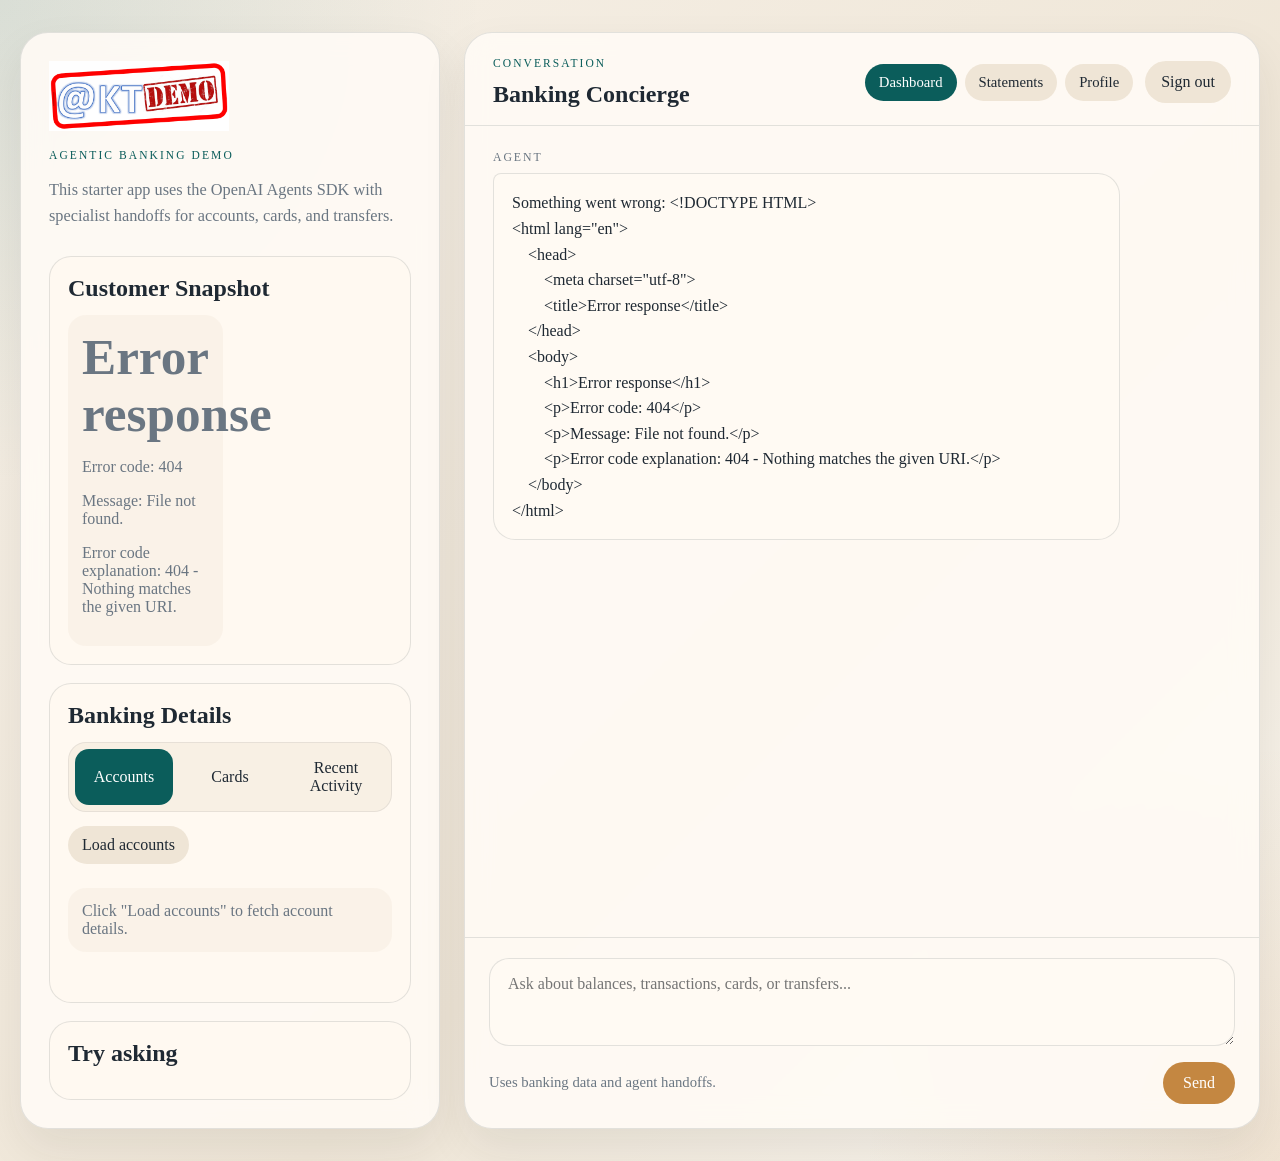
==== static/index.html @ 4caf3871 "Initial commit" ====
<!DOCTYPE html>
<html lang="en">
  <head>
    <meta charset="UTF-8" />
    <meta name="viewport" content="width=device-width, initial-scale=1.0" />
    <title>Agentic Banking Demo</title>
    <link rel="stylesheet" href="/static/styles.css" />
  </head>
  <body>
    <div class="page-shell">
      <aside class="sidebar">
        <div class="brand-lockup">
          <img class="bank-logo" src="/logo.png" alt="Bank logo" />
        </div>
        <p class="eyebrow">Agentic Banking Demo</p>
        <p class="lede">
          This starter app uses the OpenAI Agents SDK with specialist handoffs for
          accounts, cards, and transfers.
        </p>

        <section class="snapshot-card">
          <h2>Customer Snapshot</h2>
          <div id="customer-summary" class="snapshot-grid">
            <div class="empty-state empty-state-inline">Loading customer snapshot...</div>
          </div>
        </section>

        <section class="snapshot-card">
          <h2>Banking Details</h2>
          <div class="tab-shell">
            <div class="tab-list" role="tablist" aria-label="Banking details">
              <button id="tab-accounts" class="tab-button is-active" type="button" role="tab" aria-selected="true">
                Accounts
              </button>
              <button id="tab-cards" class="tab-button" type="button" role="tab" aria-selected="false">
                Cards
              </button>
              <button id="tab-activity" class="tab-button" type="button" role="tab" aria-selected="false">
                Recent Activity
              </button>
            </div>
          </div>
          <div id="details-status" class="section-actions">
            <button id="load-active-tab" class="section-button" type="button">Load accounts</button>
          </div>
          <div class="details-panel">
            <div id="accounts-list" class="stack-list detail-panel">
              <div class="empty-state">Click "Load accounts" to fetch account details.</div>
            </div>
            <div id="cards-list" class="stack-list detail-panel is-hidden">
              <div class="empty-state">Click "Load cards" to fetch linked cards.</div>
            </div>
            <div id="activity-list" class="stack-list detail-panel is-hidden">
              <div class="empty-state">Click "Load recent activity" to fetch transactions.</div>
            </div>
          </div>
        </section>

        <section class="prompt-card">
          <h2>Try asking</h2>
          <div id="prompt-list" class="prompt-list"></div>
        </section>
      </aside>

      <main class="chat-panel">
        <div class="chat-header">
          <div>
            <p class="eyebrow">Conversation</p>
            <h2>Banking Concierge</h2>
          </div>
          <div class="header-actions">
            <nav class="page-nav" aria-label="Application pages">
              <a class="page-link is-active" href="/">Dashboard</a>
              <a class="page-link" href="/statements">Statements</a>
              <a class="page-link" href="/profile">Profile</a>
            </nav>
            <a class="logout-link" href="/auth/logout">Sign out</a>
          </div>
        </div>

        <div id="messages" class="messages"></div>

        <form id="chat-form" class="composer">
          <textarea
            id="message-input"
            rows="3"
            placeholder="Ask about balances, transactions, cards, or transfers..."
          ></textarea>
          <div class="composer-actions">
            <span id="data-source-hint" class="hint">Uses banking data and agent handoffs.</span>
            <button type="submit">Send</button>
          </div>
        </form>
      </main>
    </div>

    <script src="/static/bootstrap-cache.js" defer></script>
    <script src="/static/app.js" defer></script>
  </body>
</html>
---- static/styles.css ----
:root {
  --bg: #f4efe6;
  --panel: rgba(255, 251, 245, 0.9);
  --panel-strong: #fff9f1;
  --ink: #1f2933;
  --muted: #6a7682;
  --accent: #0b5d5b;
  --accent-soft: #d6ece8;
  --line: rgba(31, 41, 51, 0.12);
  --shadow: 0 20px 45px rgba(33, 33, 33, 0.08);
}

* {
  box-sizing: border-box;
}

body {
  margin: 0;
  font-family: Georgia, "Times New Roman", serif;
  color: var(--ink);
  background:
    radial-gradient(circle at top left, rgba(11, 93, 91, 0.12), transparent 28%),
    radial-gradient(circle at bottom right, rgba(196, 141, 74, 0.18), transparent 24%),
    linear-gradient(135deg, #f6f0e7, #efe6d7 60%, #f9f6f0);
  min-height: 100vh;
}

.page-shell {
  max-width: 1380px;
  margin: 0 auto;
  padding: 32px 20px;
  display: grid;
  grid-template-columns: 420px 1fr;
  gap: 24px;
}

.sidebar,
.chat-panel {
  background: var(--panel);
  backdrop-filter: blur(14px);
  border: 1px solid var(--line);
  border-radius: 28px;
  box-shadow: var(--shadow);
}

.sidebar {
  padding: 28px;
}

.brand-lockup {
  margin-bottom: 18px;
}

.bank-logo {
  display: block;
  max-width: 180px;
  width: 100%;
  height: auto;
  object-fit: contain;
}

.eyebrow {
  margin: 0 0 12px;
  text-transform: uppercase;
  letter-spacing: 0.18em;
  font-size: 0.72rem;
  color: var(--accent);
}

h1,
h2 {
  margin: 0;
  line-height: 1.1;
}

h1 {
  font-size: clamp(2.1rem, 4vw, 3.4rem);
  max-width: 12ch;
}

.lede {
  color: var(--muted);
  margin: 16px 0 28px;
  font-size: 1.02rem;
  line-height: 1.55;
}

.snapshot-card,
.prompt-card {
  background: var(--panel-strong);
  border: 1px solid var(--line);
  border-radius: 22px;
  padding: 18px;
  margin-top: 18px;
}

.section-actions {
  margin-top: 14px;
}

.tab-shell {
  margin-top: 14px;
  padding: 6px;
  border-radius: 18px;
  background: rgba(239, 229, 214, 0.45);
  border: 1px solid rgba(31, 41, 51, 0.08);
}

.tab-list {
  display: grid;
  grid-template-columns: repeat(3, minmax(0, 1fr));
  gap: 8px;
}

.tab-button {
  border: 0;
  border-radius: 14px;
  padding: 10px 12px;
  background: transparent;
  color: var(--ink);
  cursor: pointer;
  font: inherit;
  min-height: 48px;
  text-align: center;
  transition: background 120ms ease, color 120ms ease, transform 120ms ease;
}

.tab-button:hover {
  transform: translateY(-1px);
  background: #e7dccb;
}

.tab-button.is-active {
  background: var(--accent);
  color: white;
}

.section-button {
  border: 0;
  border-radius: 999px;
  padding: 10px 14px;
  background: #efe5d6;
  color: var(--ink);
  cursor: pointer;
  font: inherit;
  transition: transform 120ms ease, background 120ms ease;
}

.section-button:hover {
  transform: translateY(-1px);
  background: #e7dccb;
}

.section-button:disabled {
  opacity: 0.72;
  cursor: wait;
}

.snapshot-grid {
  display: grid;
  grid-template-columns: repeat(2, minmax(0, 1fr));
  gap: 14px;
  margin-top: 14px;
}

.snapshot-grid .label {
  display: block;
  color: var(--muted);
  font-size: 0.8rem;
  margin-bottom: 6px;
}

.stack-list {
  display: grid;
  gap: 12px;
  margin-top: 14px;
}

.details-panel {
  margin-top: 8px;
  min-height: 112px;
  padding: 2px 0 0;
}

.detail-panel.is-hidden {
  display: none;
}

.empty-state {
  padding: 14px;
  border-radius: 18px;
  background: rgba(239, 229, 214, 0.35);
  color: var(--muted);
}

.empty-state-inline {
  grid-column: 1 / -1;
}

.data-row {
  display: flex;
  justify-content: space-between;
  gap: 12px;
  padding: 14px;
  border-radius: 18px;
  background: rgba(239, 229, 214, 0.52);
}

.meta {
  display: block;
  color: var(--muted);
  font-size: 0.84rem;
  margin-top: 4px;
}

.amount-block {
  text-align: right;
}

.positive {
  color: #0b5d5b;
}

.negative {
  color: #9a4d24;
}

.prompt-list {
  display: flex;
  flex-wrap: wrap;
  gap: 10px;
  margin-top: 14px;
}

.prompt-chip {
  border: 0;
  border-radius: 999px;
  padding: 12px 14px;
  background: #efe5d6;
  color: var(--ink);
  cursor: pointer;
  text-align: left;
  transition: transform 120ms ease, background 120ms ease;
}

.prompt-chip:hover {
  transform: translateY(-1px);
  background: #e7dccb;
}

.chat-panel {
  display: flex;
  flex-direction: column;
  min-height: calc(100vh - 64px);
}

.chat-header {
  display: flex;
  justify-content: space-between;
  align-items: center;
  padding: 24px 28px 18px;
  border-bottom: 1px solid var(--line);
}

.header-actions {
  display: flex;
  align-items: center;
  gap: 12px;
}

.page-nav {
  display: flex;
  gap: 8px;
}

.page-link {
  display: inline-flex;
  align-items: center;
  justify-content: center;
  padding: 10px 14px;
  border-radius: 999px;
  background: #efe5d6;
  color: var(--ink);
  text-decoration: none;
  font-size: 0.92rem;
}

.page-link.is-active {
  background: var(--accent);
  color: white;
}

.status-pill {
  display: inline-flex;
  align-items: center;
  padding: 10px 14px;
  border-radius: 999px;
  background: var(--accent-soft);
  color: var(--accent);
  font-size: 0.9rem;
}

.logout-link,
.login-button {
  display: inline-flex;
  align-items: center;
  justify-content: center;
  border-radius: 999px;
  text-decoration: none;
  border: 0;
  font: inherit;
}

.logout-link {
  padding: 12px 16px;
  color: var(--ink);
  background: #efe5d6;
}

.messages {
  flex: 1;
  overflow-y: auto;
  padding: 24px 28px;
  display: flex;
  flex-direction: column;
  gap: 18px;
}

.content-panel {
  flex: 1;
  overflow-y: auto;
  padding: 24px 28px;
  display: grid;
  gap: 18px;
}

.content-card {
  background: #fffaf3;
  border: 1px solid var(--line);
  border-radius: 22px;
  padding: 18px;
}

.compact {
  margin-bottom: 0;
}

.statement-actions {
  margin-top: 18px;
}

.statement-row {
  align-items: center;
}

.statement-body {
  margin: 0;
  white-space: pre-wrap;
  line-height: 1.6;
  font-family: "SFMono-Regular", Consolas, "Liberation Mono", Menlo, monospace;
  font-size: 0.92rem;
}

.profile-grid {
  display: grid;
  grid-template-columns: repeat(2, minmax(0, 1fr));
  gap: 14px;
  margin-top: 14px;
}

.profile-item {
  padding: 14px;
  border-radius: 18px;
  background: rgba(239, 229, 214, 0.35);
}

.message {
  display: grid;
  gap: 8px;
  max-width: 85%;
}

.message.user {
  align-self: flex-end;
}

.badge {
  font-size: 0.74rem;
  text-transform: uppercase;
  letter-spacing: 0.16em;
  color: var(--muted);
}

.bubble {
  padding: 16px 18px;
  border-radius: 22px;
  line-height: 1.6;
  white-space: pre-wrap;
}

.message.user .bubble {
  background: var(--accent);
  color: white;
  border-top-right-radius: 8px;
}

.message.assistant .bubble {
  background: #fffaf3;
  border: 1px solid var(--line);
  border-top-left-radius: 8px;
}

.composer {
  border-top: 1px solid var(--line);
  padding: 20px 24px 24px;
}

.composer textarea {
  width: 100%;
  resize: vertical;
  min-height: 86px;
  border-radius: 20px;
  border: 1px solid var(--line);
  padding: 16px 18px;
  font: inherit;
  background: #fffaf3;
}

.composer-actions {
  margin-top: 12px;
  display: flex;
  align-items: center;
  justify-content: space-between;
}

.hint {
  color: var(--muted);
  font-size: 0.92rem;
}

.composer button {
  border: 0;
  border-radius: 999px;
  padding: 12px 20px;
  background: #c48741;
  color: white;
  font: inherit;
  cursor: pointer;
}

.composer button:disabled {
  opacity: 0.65;
  cursor: wait;
}

.login-shell {
  min-height: 100vh;
  display: grid;
  place-items: center;
  padding: 24px;
}

.login-card {
  width: min(560px, 100%);
  background: var(--panel);
  border: 1px solid var(--line);
  border-radius: 32px;
  box-shadow: var(--shadow);
  padding: 36px;
}

.login-card h1 {
  max-width: 14ch;
}

.login-button {
  margin-top: 16px;
  padding: 14px 20px;
  background: var(--accent);
  color: white;
  cursor: pointer;
}

.login-button:disabled {
  opacity: 0.72;
  cursor: wait;
}

@media (max-width: 980px) {
  .page-shell {
    grid-template-columns: 1fr;
  }

  .chat-panel {
    min-height: 70vh;
  }

  .message {
    max-width: 100%;
  }

  .chat-header,
  .header-actions {
    align-items: flex-start;
    flex-direction: column;
  }

  .tab-list {
    grid-template-columns: 1fr;
  }

  .profile-grid {
    grid-template-columns: 1fr;
  }
}
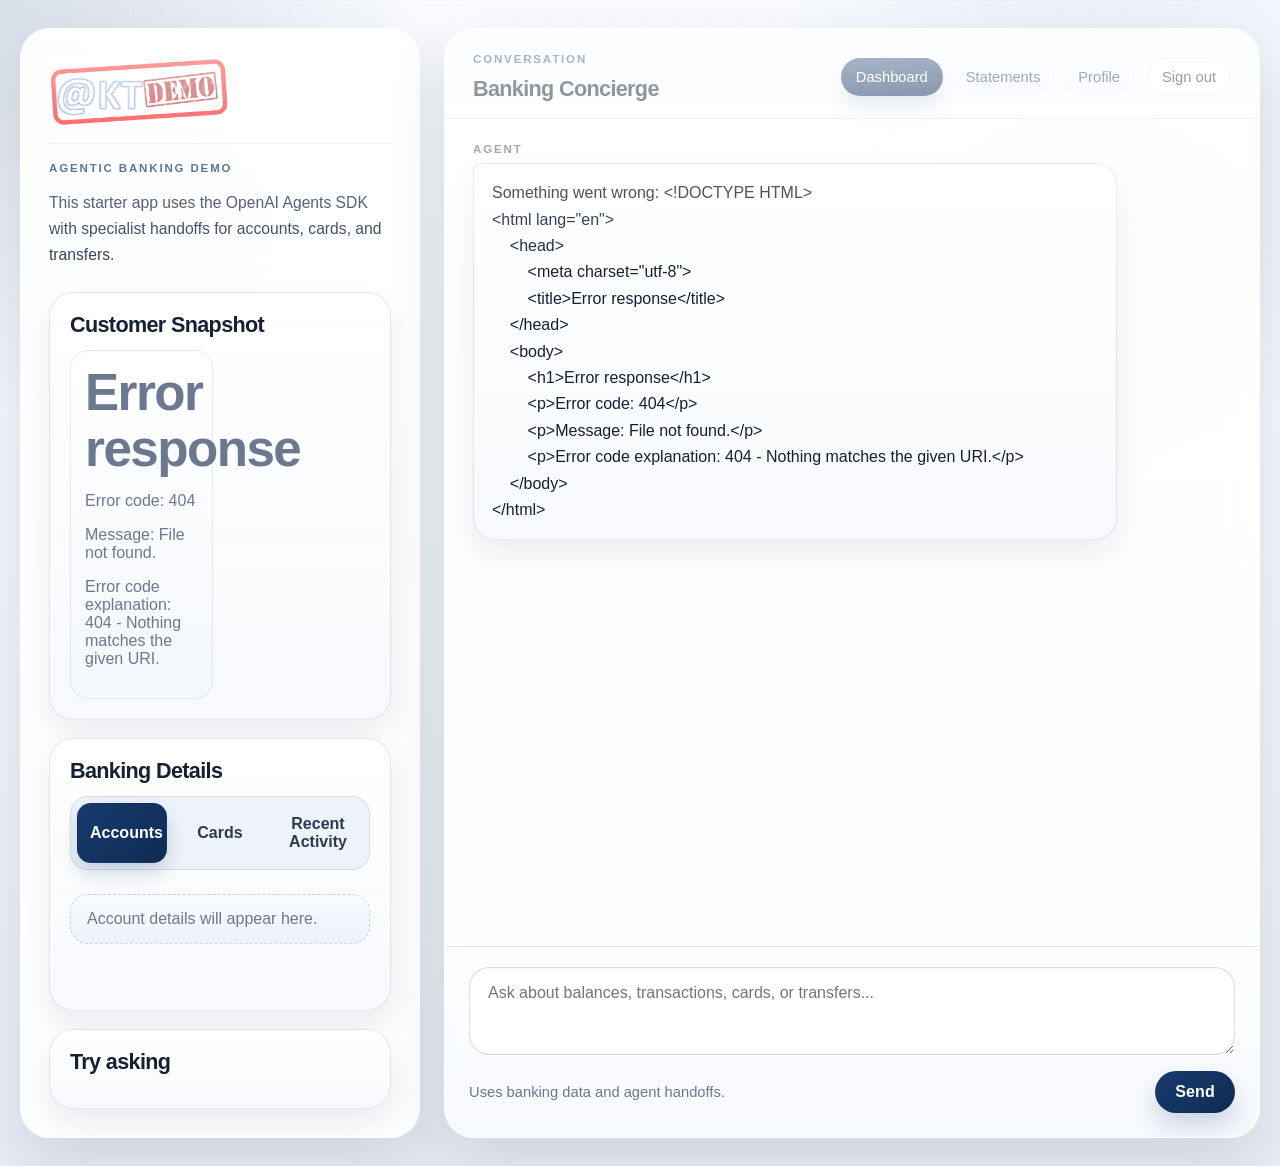
==== commit ff33bedd: "Polish dashboard tabs and statements UI behavior" ====
--- a/static/index.html
+++ b/static/index.html
@@ -40,18 +40,15 @@
               </button>
             </div>
           </div>
-          <div id="details-status" class="section-actions">
-            <button id="load-active-tab" class="section-button" type="button">Load accounts</button>
-          </div>
           <div class="details-panel">
             <div id="accounts-list" class="stack-list detail-panel">
-              <div class="empty-state">Click "Load accounts" to fetch account details.</div>
+              <div class="empty-state">Account details will appear here.</div>
             </div>
             <div id="cards-list" class="stack-list detail-panel is-hidden">
-              <div class="empty-state">Click "Load cards" to fetch linked cards.</div>
+              <div class="empty-state">Card details will appear here.</div>
             </div>
             <div id="activity-list" class="stack-list detail-panel is-hidden">
-              <div class="empty-state">Click "Load recent activity" to fetch transactions.</div>
+              <div class="empty-state">Recent activity will appear here.</div>
             </div>
           </div>
         </section>
--- a/static/styles.css
+++ b/static/styles.css
@@ -1,46 +1,100 @@
 :root {
-  --bg: #f4efe6;
-  --panel: rgba(255, 251, 245, 0.9);
-  --panel-strong: #fff9f1;
-  --ink: #1f2933;
-  --muted: #6a7682;
-  --accent: #0b5d5b;
-  --accent-soft: #d6ece8;
-  --line: rgba(31, 41, 51, 0.12);
-  --shadow: 0 20px 45px rgba(33, 33, 33, 0.08);
+  --bg: #f3f6fb;
+  --bg-deep: #e8edf6;
+  --panel: rgba(255, 255, 255, 0.9);
+  --panel-strong: #ffffff;
+  --panel-muted: #f7f9fc;
+  --ink: #162033;
+  --ink-soft: #2b3953;
+  --muted: #6c7890;
+  --line: rgba(22, 32, 51, 0.1);
+  --line-strong: rgba(22, 32, 51, 0.16);
+  --accent: #173b6d;
+  --accent-strong: #0f2b54;
+  --accent-soft: #dbe6f7;
+  --accent-wash: rgba(23, 59, 109, 0.08);
+  --success: #0d6b57;
+  --danger: #a44b3b;
+  --shadow-lg: 0 24px 60px rgba(18, 31, 53, 0.12);
+  --shadow-md: 0 14px 32px rgba(18, 31, 53, 0.08);
 }
 
 * {
   box-sizing: border-box;
 }
 
+html {
+  color-scheme: light;
+}
+
 body {
   margin: 0;
-  font-family: Georgia, "Times New Roman", serif;
+  min-height: 100vh;
   color: var(--ink);
+  font-family: "Avenir Next", "Segoe UI", "Helvetica Neue", sans-serif;
   background:
-    radial-gradient(circle at top left, rgba(11, 93, 91, 0.12), transparent 28%),
-    radial-gradient(circle at bottom right, rgba(196, 141, 74, 0.18), transparent 24%),
-    linear-gradient(135deg, #f6f0e7, #efe6d7 60%, #f9f6f0);
-  min-height: 100vh;
+    radial-gradient(circle at top left, rgba(23, 59, 109, 0.14), transparent 24%),
+    radial-gradient(circle at 85% 12%, rgba(64, 117, 183, 0.11), transparent 22%),
+    linear-gradient(180deg, #f9fbfe 0%, var(--bg) 48%, var(--bg-deep) 100%);
+}
+
+body::before {
+  content: "";
+  position: fixed;
+  inset: 0;
+  pointer-events: none;
+  background-image:
+    linear-gradient(rgba(23, 59, 109, 0.025) 1px, transparent 1px),
+    linear-gradient(90deg, rgba(23, 59, 109, 0.025) 1px, transparent 1px);
+  background-size: 32px 32px;
+  mask-image: linear-gradient(180deg, rgba(0, 0, 0, 0.45), transparent 90%);
+}
+
+a,
+button,
+textarea {
+  transition:
+    background-color 160ms ease,
+    border-color 160ms ease,
+    color 160ms ease,
+    transform 160ms ease,
+    box-shadow 160ms ease;
+}
+
+button,
+textarea {
+  font: inherit;
 }
 
 .page-shell {
-  max-width: 1380px;
+  position: relative;
+  max-width: 1440px;
   margin: 0 auto;
-  padding: 32px 20px;
+  padding: 28px 20px;
   display: grid;
-  grid-template-columns: 420px 1fr;
+  grid-template-columns: 400px minmax(0, 1fr);
   gap: 24px;
 }
 
 .sidebar,
 .chat-panel {
+  position: relative;
   background: var(--panel);
-  backdrop-filter: blur(14px);
-  border: 1px solid var(--line);
-  border-radius: 28px;
-  box-shadow: var(--shadow);
+  backdrop-filter: blur(18px);
+  border: 1px solid rgba(255, 255, 255, 0.7);
+  border-radius: 30px;
+  box-shadow: var(--shadow-lg);
+  overflow: hidden;
+}
+
+.sidebar::before,
+.chat-panel::before,
+.login-card::before {
+  content: "";
+  position: absolute;
+  inset: 0;
+  pointer-events: none;
+  background: linear-gradient(180deg, rgba(255, 255, 255, 0.7), transparent 22%);
 }
 
 .sidebar {
@@ -49,6 +103,8 @@
 
 .brand-lockup {
   margin-bottom: 18px;
+  padding-bottom: 16px;
+  border-bottom: 1px solid var(--line);
 }
 
 .bank-logo {
@@ -62,48 +118,74 @@
 .eyebrow {
   margin: 0 0 12px;
   text-transform: uppercase;
-  letter-spacing: 0.18em;
+  letter-spacing: 0.16em;
   font-size: 0.72rem;
+  font-weight: 700;
   color: var(--accent);
 }
 
 h1,
+h2,
+h3 {
+  margin: 0;
+  line-height: 1.08;
+  letter-spacing: -0.03em;
+}
+
+h1 {
+  font-size: clamp(2.2rem, 4vw, 3.5rem);
+  max-width: 12ch;
+}
+
 h2 {
-  margin: 0;
-  line-height: 1.1;
-}
-
-h1 {
-  font-size: clamp(2.1rem, 4vw, 3.4rem);
-  max-width: 12ch;
+  font-size: 1.35rem;
+}
+
+h3 {
+  font-size: 1.14rem;
 }
 
 .lede {
-  color: var(--muted);
-  margin: 16px 0 28px;
-  font-size: 1.02rem;
-  line-height: 1.55;
+  margin: 16px 0 24px;
+  color: var(--ink-soft);
+  font-size: 0.98rem;
+  line-height: 1.65;
+}
+
+.compact {
+  margin-bottom: 0;
+}
+
+.snapshot-card,
+.prompt-card,
+.content-card {
+  background: linear-gradient(180deg, rgba(255, 255, 255, 0.96), var(--panel-muted));
+  border: 1px solid var(--line);
+  border-radius: 24px;
+  box-shadow: var(--shadow-md);
 }
 
 .snapshot-card,
 .prompt-card {
-  background: var(--panel-strong);
-  border: 1px solid var(--line);
-  border-radius: 22px;
-  padding: 18px;
+  padding: 20px;
   margin-top: 18px;
 }
 
-.section-actions {
-  margin-top: 14px;
+.content-card {
+  padding: 20px;
+}
+
+.section-actions,
+.statement-actions {
+  margin-top: 16px;
 }
 
 .tab-shell {
   margin-top: 14px;
   padding: 6px;
   border-radius: 18px;
-  background: rgba(239, 229, 214, 0.45);
-  border: 1px solid rgba(31, 41, 51, 0.08);
+  background: #eef3fa;
+  border: 1px solid var(--line);
 }
 
 .tab-list {
@@ -113,60 +195,88 @@
 }
 
 .tab-button {
-  border: 0;
+  border: 1px solid transparent;
   border-radius: 14px;
-  padding: 10px 12px;
+  padding: 11px 12px;
   background: transparent;
-  color: var(--ink);
+  color: var(--ink-soft);
   cursor: pointer;
-  font: inherit;
   min-height: 48px;
   text-align: center;
-  transition: background 120ms ease, color 120ms ease, transform 120ms ease;
+  font-weight: 600;
 }
 
 .tab-button:hover {
   transform: translateY(-1px);
-  background: #e7dccb;
+  background: rgba(23, 59, 109, 0.08);
+  color: var(--accent);
 }
 
 .tab-button.is-active {
-  background: var(--accent);
+  background: linear-gradient(135deg, var(--accent), var(--accent-strong));
   color: white;
-}
-
-.section-button {
+  box-shadow: 0 10px 20px rgba(23, 59, 109, 0.2);
+}
+
+.section-button,
+.composer button,
+.login-button {
+  display: inline-flex;
+  align-items: center;
+  justify-content: center;
   border: 0;
   border-radius: 999px;
-  padding: 10px 14px;
-  background: #efe5d6;
-  color: var(--ink);
   cursor: pointer;
-  font: inherit;
-  transition: transform 120ms ease, background 120ms ease;
+  font-weight: 700;
+  letter-spacing: 0.01em;
+}
+
+.section-button {
+  padding: 11px 16px;
+  background: var(--accent-wash);
+  color: var(--accent);
+  border: 1px solid rgba(23, 59, 109, 0.14);
+}
+
+.section-button:hover,
+.page-link:hover,
+.logout-link:hover {
+  transform: translateY(-1px);
 }
 
 .section-button:hover {
-  transform: translateY(-1px);
-  background: #e7dccb;
+  background: rgba(23, 59, 109, 0.14);
 }
 
 .section-button:disabled {
-  opacity: 0.72;
+  opacity: 0.7;
   cursor: wait;
 }
 
-.snapshot-grid {
+.snapshot-grid,
+.profile-grid {
   display: grid;
   grid-template-columns: repeat(2, minmax(0, 1fr));
   gap: 14px;
   margin-top: 14px;
 }
 
-.snapshot-grid .label {
+.snapshot-grid > div,
+.profile-item {
+  padding: 14px;
+  border-radius: 18px;
+  background: linear-gradient(180deg, #ffffff, #f4f7fb);
+  border: 1px solid rgba(22, 32, 51, 0.08);
+}
+
+.snapshot-grid .label,
+.profile-item .label {
   display: block;
   color: var(--muted);
-  font-size: 0.8rem;
+  font-size: 0.76rem;
+  font-weight: 700;
+  text-transform: uppercase;
+  letter-spacing: 0.08em;
   margin-bottom: 6px;
 }
 
@@ -187,9 +297,10 @@
 }
 
 .empty-state {
-  padding: 14px;
+  padding: 15px 16px;
   border-radius: 18px;
-  background: rgba(239, 229, 214, 0.35);
+  background: linear-gradient(180deg, #f8fbff, #eef3f9);
+  border: 1px dashed rgba(23, 59, 109, 0.18);
   color: var(--muted);
 }
 
@@ -197,13 +308,15 @@
   grid-column: 1 / -1;
 }
 
-.data-row {
+.data-row,
+.statement-row {
   display: flex;
   justify-content: space-between;
   gap: 12px;
-  padding: 14px;
+  padding: 15px 16px;
   border-radius: 18px;
-  background: rgba(239, 229, 214, 0.52);
+  background: linear-gradient(180deg, #ffffff, #f5f8fc);
+  border: 1px solid rgba(22, 32, 51, 0.08);
 }
 
 .meta {
@@ -218,11 +331,11 @@
 }
 
 .positive {
-  color: #0b5d5b;
+  color: var(--success);
 }
 
 .negative {
-  color: #9a4d24;
+  color: var(--danger);
 }
 
 .prompt-list {
@@ -233,25 +346,25 @@
 }
 
 .prompt-chip {
-  border: 0;
+  border: 1px solid rgba(23, 59, 109, 0.12);
   border-radius: 999px;
   padding: 12px 14px;
-  background: #efe5d6;
+  background: #f6f9fe;
   color: var(--ink);
   cursor: pointer;
   text-align: left;
-  transition: transform 120ms ease, background 120ms ease;
 }
 
 .prompt-chip:hover {
   transform: translateY(-1px);
-  background: #e7dccb;
+  background: #edf3fc;
+  border-color: rgba(23, 59, 109, 0.2);
 }
 
 .chat-panel {
   display: flex;
   flex-direction: column;
-  min-height: calc(100vh - 64px);
+  min-height: calc(100vh - 56px);
 }
 
 .chat-header {
@@ -260,6 +373,7 @@
   align-items: center;
   padding: 24px 28px 18px;
   border-bottom: 1px solid var(--line);
+  background: linear-gradient(180deg, rgba(247, 250, 254, 0.95), rgba(255, 255, 255, 0.6));
 }
 
 .header-actions {
@@ -273,21 +387,27 @@
   gap: 8px;
 }
 
-.page-link {
+.page-link,
+.logout-link {
   display: inline-flex;
   align-items: center;
   justify-content: center;
   padding: 10px 14px;
   border-radius: 999px;
-  background: #efe5d6;
-  color: var(--ink);
   text-decoration: none;
   font-size: 0.92rem;
+  border: 1px solid transparent;
+}
+
+.page-link {
+  background: #f3f7fd;
+  color: var(--ink-soft);
 }
 
 .page-link.is-active {
-  background: var(--accent);
+  background: linear-gradient(135deg, var(--accent), var(--accent-strong));
   color: white;
+  box-shadow: 0 10px 20px rgba(23, 59, 109, 0.2);
 }
 
 .status-pill {
@@ -298,59 +418,31 @@
   background: var(--accent-soft);
   color: var(--accent);
   font-size: 0.9rem;
-}
-
-.logout-link,
-.login-button {
-  display: inline-flex;
-  align-items: center;
-  justify-content: center;
-  border-radius: 999px;
-  text-decoration: none;
-  border: 0;
-  font: inherit;
+  font-weight: 700;
 }
 
 .logout-link {
-  padding: 12px 16px;
   color: var(--ink);
-  background: #efe5d6;
-}
-
-.messages {
-  flex: 1;
-  overflow-y: auto;
-  padding: 24px 28px;
-  display: flex;
-  flex-direction: column;
-  gap: 18px;
-}
-
+  background: white;
+  border-color: rgba(22, 32, 51, 0.1);
+}
+
+.messages,
 .content-panel {
   flex: 1;
   overflow-y: auto;
   padding: 24px 28px;
+}
+
+.messages {
+  display: flex;
+  flex-direction: column;
+  gap: 18px;
+}
+
+.content-panel {
   display: grid;
   gap: 18px;
-}
-
-.content-card {
-  background: #fffaf3;
-  border: 1px solid var(--line);
-  border-radius: 22px;
-  padding: 18px;
-}
-
-.compact {
-  margin-bottom: 0;
-}
-
-.statement-actions {
-  margin-top: 18px;
-}
-
-.statement-row {
-  align-items: center;
 }
 
 .statement-body {
@@ -359,19 +451,7 @@
   line-height: 1.6;
   font-family: "SFMono-Regular", Consolas, "Liberation Mono", Menlo, monospace;
   font-size: 0.92rem;
-}
-
-.profile-grid {
-  display: grid;
-  grid-template-columns: repeat(2, minmax(0, 1fr));
-  gap: 14px;
-  margin-top: 14px;
-}
-
-.profile-item {
-  padding: 14px;
-  border-radius: 18px;
-  background: rgba(239, 229, 214, 0.35);
+  color: var(--ink-soft);
 }
 
 .message {
@@ -385,27 +465,29 @@
 }
 
 .badge {
-  font-size: 0.74rem;
+  font-size: 0.72rem;
   text-transform: uppercase;
   letter-spacing: 0.16em;
   color: var(--muted);
+  font-weight: 700;
 }
 
 .bubble {
   padding: 16px 18px;
   border-radius: 22px;
-  line-height: 1.6;
+  line-height: 1.65;
   white-space: pre-wrap;
+  box-shadow: var(--shadow-md);
 }
 
 .message.user .bubble {
-  background: var(--accent);
+  background: linear-gradient(135deg, var(--accent), var(--accent-strong));
   color: white;
   border-top-right-radius: 8px;
 }
 
 .message.assistant .bubble {
-  background: #fffaf3;
+  background: linear-gradient(180deg, #ffffff, #f7f9fc);
   border: 1px solid var(--line);
   border-top-left-radius: 8px;
 }
@@ -413,6 +495,7 @@
 .composer {
   border-top: 1px solid var(--line);
   padding: 20px 24px 24px;
+  background: linear-gradient(180deg, rgba(255, 255, 255, 0.25), rgba(244, 247, 252, 0.8));
 }
 
 .composer textarea {
@@ -420,10 +503,19 @@
   resize: vertical;
   min-height: 86px;
   border-radius: 20px;
-  border: 1px solid var(--line);
+  border: 1px solid var(--line-strong);
   padding: 16px 18px;
-  font: inherit;
-  background: #fffaf3;
+  background: white;
+  color: var(--ink);
+  box-shadow: inset 0 1px 2px rgba(22, 32, 51, 0.04);
+}
+
+.composer textarea:focus {
+  outline: none;
+  border-color: rgba(23, 59, 109, 0.35);
+  box-shadow:
+    0 0 0 4px rgba(23, 59, 109, 0.08),
+    inset 0 1px 2px rgba(22, 32, 51, 0.04);
 }
 
 .composer-actions {
@@ -431,6 +523,7 @@
   display: flex;
   align-items: center;
   justify-content: space-between;
+  gap: 16px;
 }
 
 .hint {
@@ -438,17 +531,21 @@
   font-size: 0.92rem;
 }
 
-.composer button {
-  border: 0;
-  border-radius: 999px;
+.composer button,
+.login-button {
   padding: 12px 20px;
-  background: #c48741;
+  background: linear-gradient(135deg, var(--accent), var(--accent-strong));
   color: white;
-  font: inherit;
-  cursor: pointer;
-}
-
-.composer button:disabled {
+  box-shadow: 0 12px 24px rgba(23, 59, 109, 0.2);
+}
+
+.composer button:hover,
+.login-button:hover {
+  transform: translateY(-1px);
+}
+
+.composer button:disabled,
+.login-button:disabled {
   opacity: 0.65;
   cursor: wait;
 }
@@ -461,38 +558,41 @@
 }
 
 .login-card {
+  position: relative;
   width: min(560px, 100%);
   background: var(--panel);
-  border: 1px solid var(--line);
+  border: 1px solid rgba(255, 255, 255, 0.7);
   border-radius: 32px;
-  box-shadow: var(--shadow);
+  box-shadow: var(--shadow-lg);
   padding: 36px;
-}
-
-.login-card h1 {
-  max-width: 14ch;
-}
-
-.login-button {
+  overflow: hidden;
+}
+
+.login-card > * + * {
   margin-top: 16px;
-  padding: 14px 20px;
-  background: var(--accent);
-  color: white;
-  cursor: pointer;
-}
-
-.login-button:disabled {
-  opacity: 0.72;
-  cursor: wait;
+}
+
+.login-card h1,
+.login-card h2 {
+  max-width: none;
+}
+
+.login-card .eyebrow {
+  margin-bottom: 0;
+}
+
+.login-card .login-button {
+  margin-top: 20px;
 }
 
 @media (max-width: 980px) {
   .page-shell {
     grid-template-columns: 1fr;
+    padding: 18px 14px;
   }
 
   .chat-panel {
-    min-height: 70vh;
+    min-height: 72vh;
   }
 
   .message {
@@ -500,15 +600,14 @@
   }
 
   .chat-header,
-  .header-actions {
+  .header-actions,
+  .composer-actions {
     align-items: flex-start;
     flex-direction: column;
   }
 
-  .tab-list {
-    grid-template-columns: 1fr;
-  }
-
+  .tab-list,
+  .snapshot-grid,
   .profile-grid {
     grid-template-columns: 1fr;
   }
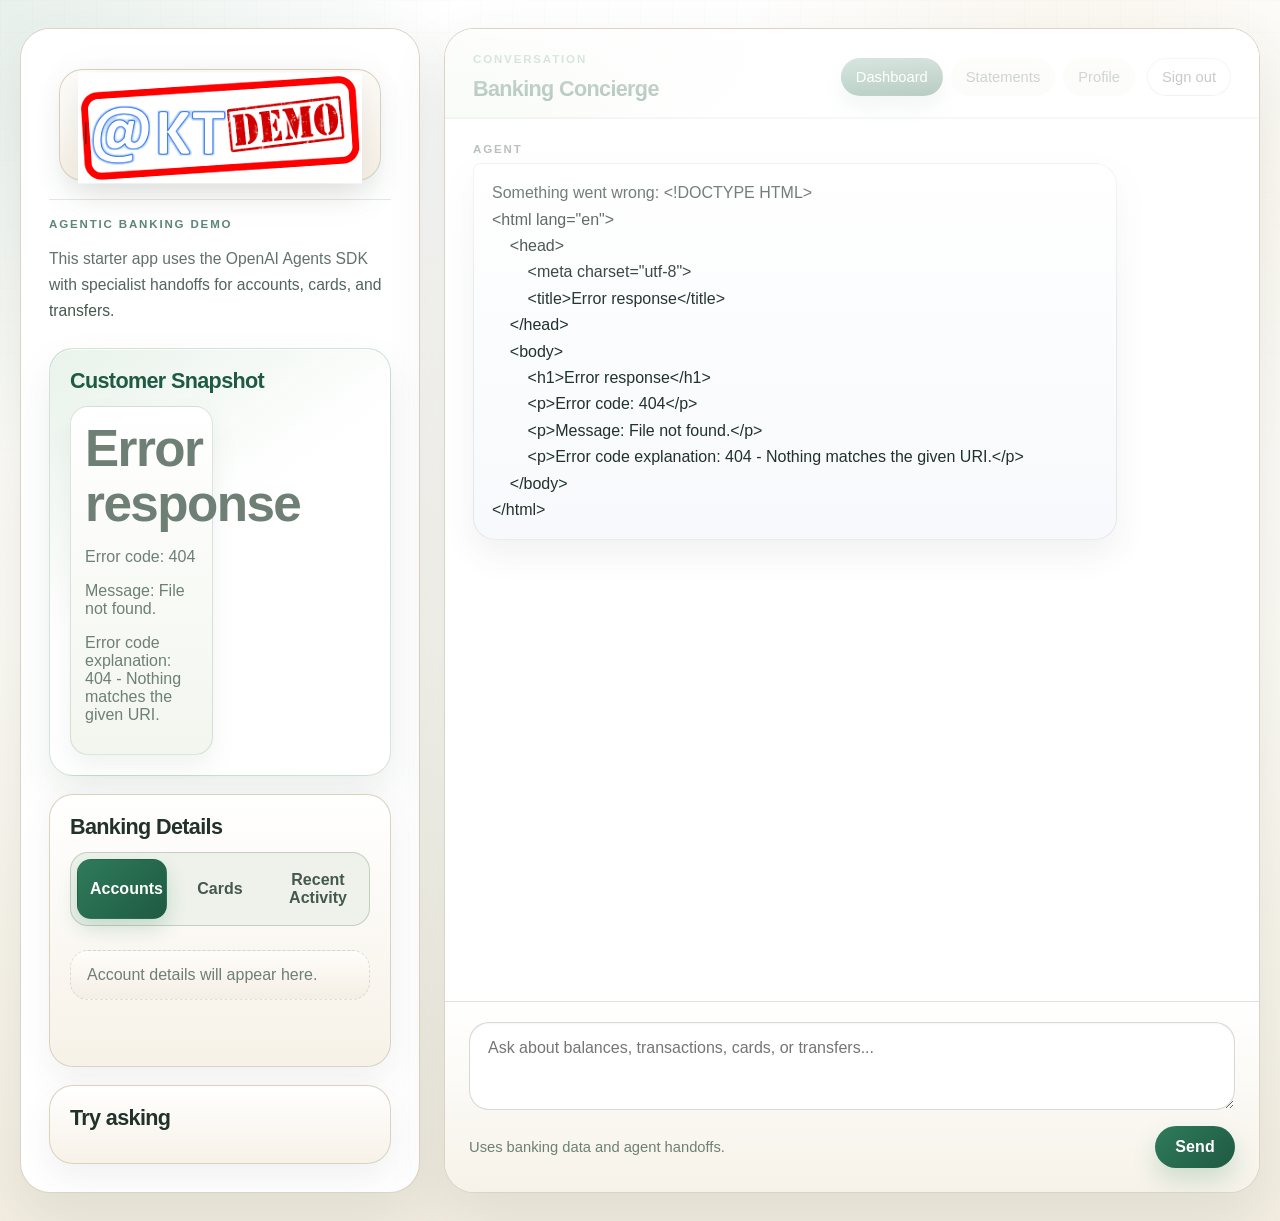
==== commit 61959b14: "Refine agent-backed banking flows and cleanup stale code" ====
--- a/static/index.html
+++ b/static/index.html
@@ -4,7 +4,7 @@
     <meta charset="UTF-8" />
     <meta name="viewport" content="width=device-width, initial-scale=1.0" />
     <title>Agentic Banking Demo</title>
-    <link rel="stylesheet" href="/static/styles.css" />
+    <link rel="stylesheet" href="/static/styles.css?v=theme-20260413-3" />
   </head>
   <body>
     <div class="page-shell">
@@ -91,7 +91,7 @@
       </main>
     </div>
 
-    <script src="/static/bootstrap-cache.js" defer></script>
-    <script src="/static/app.js" defer></script>
+    <script src="/static/bootstrap-cache.js?v=theme-20260413-3" defer></script>
+    <script src="/static/app.js?v=theme-20260413-3" defer></script>
   </body>
 </html>
--- a/static/styles.css
+++ b/static/styles.css
@@ -1,22 +1,22 @@
 :root {
-  --bg: #f3f6fb;
-  --bg-deep: #e8edf6;
-  --panel: rgba(255, 255, 255, 0.9);
+  --bg: #fcfaf4;
+  --bg-deep: #f3eee1;
+  --panel: #ffffff;
   --panel-strong: #ffffff;
-  --panel-muted: #f7f9fc;
-  --ink: #162033;
-  --ink-soft: #2b3953;
-  --muted: #6c7890;
-  --line: rgba(22, 32, 51, 0.1);
-  --line-strong: rgba(22, 32, 51, 0.16);
-  --accent: #173b6d;
-  --accent-strong: #0f2b54;
-  --accent-soft: #dbe6f7;
-  --accent-wash: rgba(23, 59, 109, 0.08);
+  --panel-muted: #f7f2e8;
+  --ink: #22312b;
+  --ink-soft: #44584e;
+  --muted: #6e7f75;
+  --line: rgba(34, 49, 43, 0.09);
+  --line-strong: rgba(34, 49, 43, 0.18);
+  --accent: #2f7b5b;
+  --accent-strong: #1f5a42;
+  --accent-soft: #e5f2ea;
+  --accent-wash: rgba(47, 123, 91, 0.08);
   --success: #0d6b57;
   --danger: #a44b3b;
-  --shadow-lg: 0 24px 60px rgba(18, 31, 53, 0.12);
-  --shadow-md: 0 14px 32px rgba(18, 31, 53, 0.08);
+  --shadow-lg: 0 24px 60px rgba(58, 77, 61, 0.11);
+  --shadow-md: 0 14px 32px rgba(58, 77, 61, 0.08);
 }
 
 * {
@@ -33,9 +33,9 @@
   color: var(--ink);
   font-family: "Avenir Next", "Segoe UI", "Helvetica Neue", sans-serif;
   background:
-    radial-gradient(circle at top left, rgba(23, 59, 109, 0.14), transparent 24%),
-    radial-gradient(circle at 85% 12%, rgba(64, 117, 183, 0.11), transparent 22%),
-    linear-gradient(180deg, #f9fbfe 0%, var(--bg) 48%, var(--bg-deep) 100%);
+    radial-gradient(circle at top left, rgba(116, 167, 138, 0.16), transparent 26%),
+    radial-gradient(circle at 85% 12%, rgba(227, 196, 144, 0.18), transparent 24%),
+    linear-gradient(180deg, #ffffff 0%, var(--bg) 52%, var(--bg-deep) 100%);
 }
 
 body::before {
@@ -44,8 +44,8 @@
   inset: 0;
   pointer-events: none;
   background-image:
-    linear-gradient(rgba(23, 59, 109, 0.025) 1px, transparent 1px),
-    linear-gradient(90deg, rgba(23, 59, 109, 0.025) 1px, transparent 1px);
+    linear-gradient(rgba(47, 123, 91, 0.024) 1px, transparent 1px),
+    linear-gradient(90deg, rgba(47, 123, 91, 0.024) 1px, transparent 1px);
   background-size: 32px 32px;
   mask-image: linear-gradient(180deg, rgba(0, 0, 0, 0.45), transparent 90%);
 }
@@ -80,8 +80,8 @@
 .chat-panel {
   position: relative;
   background: var(--panel);
-  backdrop-filter: blur(18px);
-  border: 1px solid rgba(255, 255, 255, 0.7);
+  backdrop-filter: blur(14px);
+  border: 1px solid rgba(213, 205, 185, 0.86);
   border-radius: 30px;
   box-shadow: var(--shadow-lg);
   overflow: hidden;
@@ -94,7 +94,7 @@
   position: absolute;
   inset: 0;
   pointer-events: none;
-  background: linear-gradient(180deg, rgba(255, 255, 255, 0.7), transparent 22%);
+  background: linear-gradient(180deg, rgba(255, 255, 255, 0.9), transparent 24%);
 }
 
 .sidebar {
@@ -103,16 +103,58 @@
 
 .brand-lockup {
   margin-bottom: 18px;
-  padding-bottom: 16px;
-  border-bottom: 1px solid var(--line);
+  padding: 12px 10px 18px;
+  position: relative;
+  z-index: 2;
+  border-bottom: 1px solid rgba(92, 117, 103, 0.16);
+}
+
+.brand-lockup::before {
+  content: "";
+  display: block;
+  min-height: 110px;
+  border-radius: 24px;
+  background:
+    radial-gradient(circle at 20% 18%, rgba(255, 255, 255, 0.9), transparent 34%),
+    linear-gradient(180deg, #fffdfa 0%, #f7f2e8 100%);
+  border: 1px solid rgba(211, 201, 176, 0.78);
+  box-shadow:
+    inset 0 1px 0 rgba(255, 255, 255, 0.95),
+    0 12px 26px rgba(92, 117, 103, 0.1);
+  position: relative;
+  z-index: 1;
+}
+
+.brand-lockup::after {
+  content: "";
+  position: absolute;
+  inset: 12px 10px 18px;
+  pointer-events: none;
+  background:
+    linear-gradient(120deg, rgba(255, 255, 255, 0.2), transparent 42%),
+    radial-gradient(circle at 50% 0%, rgba(226, 196, 147, 0.14), transparent 34%);
+  border-radius: 24px;
+}
+
+.sidebar > .eyebrow {
+  color: var(--accent-strong);
 }
 
 .bank-logo {
+  position: absolute;
+  top: 50%;
+  left: 50%;
+  z-index: 2;
   display: block;
-  max-width: 180px;
-  width: 100%;
+  width: min(284px, calc(100% - 48px));
   height: auto;
   object-fit: contain;
+  transform: translate(-50%, -50%);
+  filter:
+    brightness(1.03)
+    contrast(1.18)
+    saturate(1.08)
+    drop-shadow(0 8px 18px rgba(85, 73, 54, 0.12));
 }
 
 .eyebrow {
@@ -159,10 +201,25 @@
 .snapshot-card,
 .prompt-card,
 .content-card {
-  background: linear-gradient(180deg, rgba(255, 255, 255, 0.96), var(--panel-muted));
-  border: 1px solid var(--line);
+  background: linear-gradient(180deg, #ffffff, var(--panel-muted));
+  border: 1px solid rgba(216, 207, 186, 0.9);
   border-radius: 24px;
   box-shadow: var(--shadow-md);
+}
+
+.snapshot-card:first-of-type {
+  background:
+    linear-gradient(145deg, rgba(232, 242, 234, 0.98), rgba(255, 255, 255, 1) 44%),
+    linear-gradient(180deg, #ffffff, var(--panel-muted));
+  border-color: rgba(104, 150, 122, 0.28);
+  box-shadow:
+    0 20px 40px rgba(74, 110, 80, 0.11),
+    inset 0 1px 0 rgba(255, 255, 255, 0.84);
+}
+
+.snapshot-card:first-of-type h2,
+.chat-header h2 {
+  color: var(--accent-strong);
 }
 
 .snapshot-card,
@@ -184,8 +241,8 @@
   margin-top: 14px;
   padding: 6px;
   border-radius: 18px;
-  background: #eef3fa;
-  border: 1px solid var(--line);
+  background: #eef2ea;
+  border: 1px solid rgba(192, 203, 186, 0.88);
 }
 
 .tab-list {
@@ -208,14 +265,14 @@
 
 .tab-button:hover {
   transform: translateY(-1px);
-  background: rgba(23, 59, 109, 0.08);
+  background: rgba(47, 123, 91, 0.08);
   color: var(--accent);
 }
 
 .tab-button.is-active {
   background: linear-gradient(135deg, var(--accent), var(--accent-strong));
   color: white;
-  box-shadow: 0 10px 20px rgba(23, 59, 109, 0.2);
+  box-shadow: 0 10px 20px rgba(47, 123, 91, 0.2);
 }
 
 .section-button,
@@ -235,7 +292,7 @@
   padding: 11px 16px;
   background: var(--accent-wash);
   color: var(--accent);
-  border: 1px solid rgba(23, 59, 109, 0.14);
+  border: 1px solid rgba(47, 123, 91, 0.14);
 }
 
 .section-button:hover,
@@ -245,7 +302,7 @@
 }
 
 .section-button:hover {
-  background: rgba(23, 59, 109, 0.14);
+  background: rgba(47, 123, 91, 0.14);
 }
 
 .section-button:disabled {
@@ -265,14 +322,20 @@
 .profile-item {
   padding: 14px;
   border-radius: 18px;
-  background: linear-gradient(180deg, #ffffff, #f4f7fb);
-  border: 1px solid rgba(22, 32, 51, 0.08);
+  background: linear-gradient(180deg, #ffffff, #faf5ed);
+  border: 1px solid rgba(208, 199, 177, 0.72);
+}
+
+.snapshot-grid > div {
+  background: linear-gradient(180deg, #ffffff, #f3f6ef);
+  border-color: rgba(122, 160, 136, 0.26);
+  box-shadow: 0 12px 24px rgba(92, 117, 103, 0.09);
 }
 
 .snapshot-grid .label,
 .profile-item .label {
   display: block;
-  color: var(--muted);
+  color: var(--accent);
   font-size: 0.76rem;
   font-weight: 700;
   text-transform: uppercase;
@@ -280,6 +343,14 @@
   margin-bottom: 6px;
 }
 
+.snapshot-grid strong,
+.profile-item strong {
+  color: var(--ink);
+  font-size: 1.14rem;
+  font-weight: 800;
+  letter-spacing: -0.02em;
+}
+
 .stack-list {
   display: grid;
   gap: 12px;
@@ -299,8 +370,8 @@
 .empty-state {
   padding: 15px 16px;
   border-radius: 18px;
-  background: linear-gradient(180deg, #f8fbff, #eef3f9);
-  border: 1px dashed rgba(23, 59, 109, 0.18);
+  background: linear-gradient(180deg, #fffdfa, #f4efe5);
+  border: 1px dashed rgba(122, 160, 136, 0.28);
   color: var(--muted);
 }
 
@@ -315,8 +386,8 @@
   gap: 12px;
   padding: 15px 16px;
   border-radius: 18px;
-  background: linear-gradient(180deg, #ffffff, #f5f8fc);
-  border: 1px solid rgba(22, 32, 51, 0.08);
+  background: linear-gradient(180deg, #ffffff, #f7f2e8);
+  border: 1px solid rgba(211, 201, 179, 0.76);
 }
 
 .meta {
@@ -346,10 +417,10 @@
 }
 
 .prompt-chip {
-  border: 1px solid rgba(23, 59, 109, 0.12);
+  border: 1px solid rgba(122, 160, 136, 0.24);
   border-radius: 999px;
   padding: 12px 14px;
-  background: #f6f9fe;
+  background: #f3f6ef;
   color: var(--ink);
   cursor: pointer;
   text-align: left;
@@ -357,8 +428,8 @@
 
 .prompt-chip:hover {
   transform: translateY(-1px);
-  background: #edf3fc;
-  border-color: rgba(23, 59, 109, 0.2);
+  background: #edf3ea;
+  border-color: rgba(122, 160, 136, 0.38);
 }
 
 .chat-panel {
@@ -373,7 +444,10 @@
   align-items: center;
   padding: 24px 28px 18px;
   border-bottom: 1px solid var(--line);
-  background: linear-gradient(180deg, rgba(247, 250, 254, 0.95), rgba(255, 255, 255, 0.6));
+  background:
+    linear-gradient(135deg, rgba(234, 242, 230, 0.98), rgba(255, 255, 255, 0.96) 42%),
+    linear-gradient(180deg, rgba(251, 253, 255, 1), rgba(255, 255, 255, 0.92));
+  box-shadow: inset 0 -1px 0 rgba(122, 160, 136, 0.16);
 }
 
 .header-actions {
@@ -400,14 +474,14 @@
 }
 
 .page-link {
-  background: #f3f7fd;
+  background: #f5f4ed;
   color: var(--ink-soft);
 }
 
 .page-link.is-active {
   background: linear-gradient(135deg, var(--accent), var(--accent-strong));
   color: white;
-  box-shadow: 0 10px 20px rgba(23, 59, 109, 0.2);
+  box-shadow: 0 10px 20px rgba(47, 123, 91, 0.2);
 }
 
 .status-pill {
@@ -423,8 +497,8 @@
 
 .logout-link {
   color: var(--ink);
-  background: white;
-  border-color: rgba(22, 32, 51, 0.1);
+  background: #ffffff;
+  border-color: rgba(208, 199, 177, 0.78);
 }
 
 .messages,
@@ -495,7 +569,7 @@
 .composer {
   border-top: 1px solid var(--line);
   padding: 20px 24px 24px;
-  background: linear-gradient(180deg, rgba(255, 255, 255, 0.25), rgba(244, 247, 252, 0.8));
+  background: linear-gradient(180deg, rgba(255, 255, 255, 0.55), rgba(246, 242, 232, 0.96));
 }
 
 .composer textarea {
@@ -505,16 +579,16 @@
   border-radius: 20px;
   border: 1px solid var(--line-strong);
   padding: 16px 18px;
-  background: white;
+  background: #ffffff;
   color: var(--ink);
   box-shadow: inset 0 1px 2px rgba(22, 32, 51, 0.04);
 }
 
 .composer textarea:focus {
   outline: none;
-  border-color: rgba(23, 59, 109, 0.35);
+  border-color: rgba(47, 123, 91, 0.35);
   box-shadow:
-    0 0 0 4px rgba(23, 59, 109, 0.08),
+    0 0 0 4px rgba(47, 123, 91, 0.08),
     inset 0 1px 2px rgba(22, 32, 51, 0.04);
 }
 
@@ -536,7 +610,7 @@
   padding: 12px 20px;
   background: linear-gradient(135deg, var(--accent), var(--accent-strong));
   color: white;
-  box-shadow: 0 12px 24px rgba(23, 59, 109, 0.2);
+  box-shadow: 0 12px 24px rgba(47, 123, 91, 0.2);
 }
 
 .composer button:hover,
@@ -561,7 +635,7 @@
   position: relative;
   width: min(560px, 100%);
   background: var(--panel);
-  border: 1px solid rgba(255, 255, 255, 0.7);
+  border: 1px solid rgba(213, 205, 185, 0.82);
   border-radius: 32px;
   box-shadow: var(--shadow-lg);
   padding: 36px;
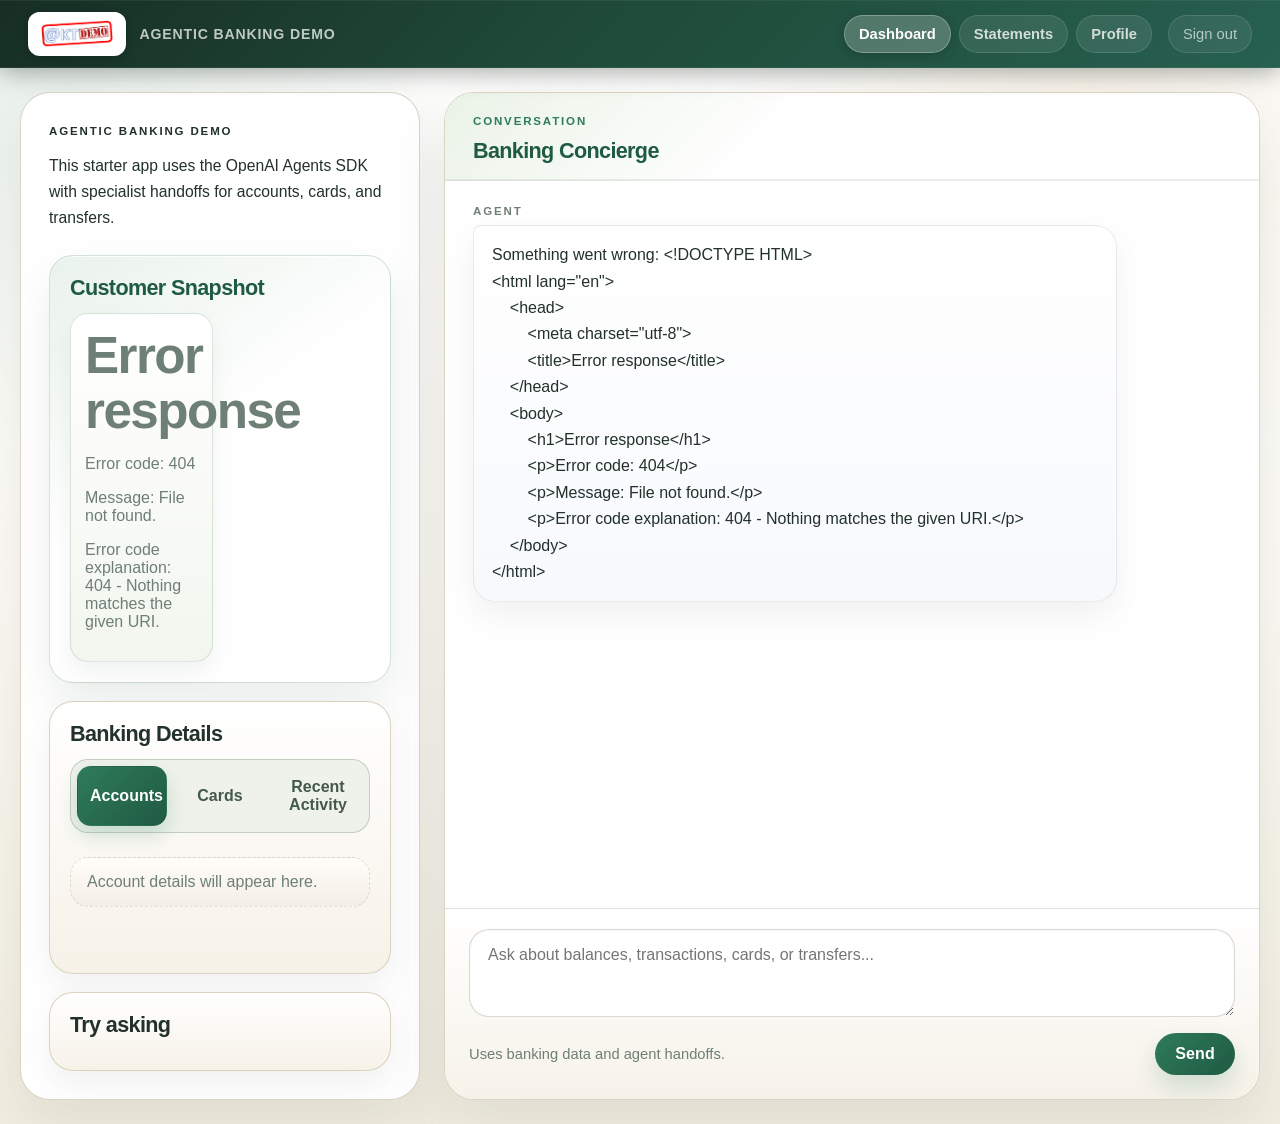
==== commit 40267811: "Add Bank Manager Analytics, federated logout, and bulk seed data - Group-based authorization via OCI" ====
--- a/static/index.html
+++ b/static/index.html
@@ -4,14 +4,27 @@
     <meta charset="UTF-8" />
     <meta name="viewport" content="width=device-width, initial-scale=1.0" />
     <title>Agentic Banking Demo</title>
-    <link rel="stylesheet" href="/static/styles.css?v=theme-20260413-3" />
+    <link rel="stylesheet" href="/static/styles.css?v=theme-20260420-3" />
   </head>
   <body>
+    <header class="top-nav">
+      <div class="top-nav-brand">
+        <div class="top-nav-logo-wrap">
+          <img class="top-nav-logo" src="/logo.png" alt="Bank logo" />
+        </div>
+        <span class="top-nav-title">Agentic Banking Demo</span>
+      </div>
+      <nav class="page-nav" aria-label="Application pages">
+        <a class="page-link is-active" href="/">Dashboard</a>
+        <a class="page-link" href="/statements">Statements</a>
+        <a class="page-link" href="/profile">Profile</a>
+        <a class="page-link" id="nav-analytics" href="/analytics" hidden>Analytics</a>
+      </nav>
+      <a class="logout-link" href="/auth/logout">Sign out</a>
+    </header>
+
     <div class="page-shell">
       <aside class="sidebar">
-        <div class="brand-lockup">
-          <img class="bank-logo" src="/logo.png" alt="Bank logo" />
-        </div>
         <p class="eyebrow">Agentic Banking Demo</p>
         <p class="lede">
           This starter app uses the OpenAI Agents SDK with specialist handoffs for
@@ -65,14 +78,6 @@
             <p class="eyebrow">Conversation</p>
             <h2>Banking Concierge</h2>
           </div>
-          <div class="header-actions">
-            <nav class="page-nav" aria-label="Application pages">
-              <a class="page-link is-active" href="/">Dashboard</a>
-              <a class="page-link" href="/statements">Statements</a>
-              <a class="page-link" href="/profile">Profile</a>
-            </nav>
-            <a class="logout-link" href="/auth/logout">Sign out</a>
-          </div>
         </div>
 
         <div id="messages" class="messages"></div>
@@ -91,7 +96,7 @@
       </main>
     </div>
 
-    <script src="/static/bootstrap-cache.js?v=theme-20260413-3" defer></script>
-    <script src="/static/app.js?v=theme-20260413-3" defer></script>
+    <script src="/static/bootstrap-cache.js?v=theme-20260420-1" defer></script>
+    <script src="/static/app.js?v=theme-20260420-1" defer></script>
   </body>
 </html>
--- a/static/styles.css
+++ b/static/styles.css
@@ -66,11 +66,97 @@
   font: inherit;
 }
 
+.top-nav {
+  position: sticky;
+  top: 0;
+  z-index: 100;
+  display: flex;
+  align-items: center;
+  gap: 16px;
+  padding: 0 28px;
+  height: 68px;
+  background: linear-gradient(135deg, #172e24 0%, #1f4a38 45%, #276050 100%);
+  border-bottom: 1px solid rgba(255, 255, 255, 0.07);
+  box-shadow:
+    0 4px 24px rgba(8, 22, 15, 0.36),
+    inset 0 1px 0 rgba(255, 255, 255, 0.06);
+}
+
+.top-nav-brand {
+  display: flex;
+  align-items: center;
+  gap: 14px;
+  text-decoration: none;
+  flex-shrink: 0;
+}
+
+.top-nav-logo-wrap {
+  display: flex;
+  align-items: center;
+  justify-content: center;
+  background: white;
+  border-radius: 12px;
+  padding: 5px 13px;
+  height: 44px;
+  box-shadow:
+    0 2px 10px rgba(0, 0, 0, 0.2),
+    inset 0 1px 0 rgba(255, 255, 255, 0.9);
+}
+
+.top-nav-logo {
+  height: 28px;
+  width: auto;
+  object-fit: contain;
+  display: block;
+}
+
+.top-nav-title {
+  font-size: 0.88rem;
+  font-weight: 700;
+  letter-spacing: 0.06em;
+  text-transform: uppercase;
+  color: rgba(255, 255, 255, 0.72);
+}
+
+.top-nav .page-nav {
+  margin-left: auto;
+}
+
+.top-nav .page-link {
+  background: rgba(255, 255, 255, 0.09);
+  color: rgba(255, 255, 255, 0.78);
+  border-color: rgba(255, 255, 255, 0.12);
+  font-weight: 600;
+}
+
+.top-nav .page-link:hover {
+  background: rgba(255, 255, 255, 0.16);
+  color: white;
+}
+
+.top-nav .page-link.is-active {
+  background: rgba(255, 255, 255, 0.22);
+  color: white;
+  border-color: rgba(255, 255, 255, 0.28);
+  box-shadow: 0 2px 12px rgba(0, 0, 0, 0.2);
+}
+
+.top-nav .logout-link {
+  background: rgba(255, 255, 255, 0.07);
+  color: rgba(255, 255, 255, 0.65);
+  border-color: rgba(255, 255, 255, 0.12);
+}
+
+.top-nav .logout-link:hover {
+  background: rgba(255, 255, 255, 0.13);
+  color: rgba(255, 255, 255, 0.9);
+}
+
 .page-shell {
   position: relative;
   max-width: 1440px;
   margin: 0 auto;
-  padding: 28px 20px;
+  padding: 24px 20px;
   display: grid;
   grid-template-columns: 400px minmax(0, 1fr);
   gap: 24px;
@@ -87,8 +173,6 @@
   overflow: hidden;
 }
 
-.sidebar::before,
-.chat-panel::before,
 .login-card::before {
   content: "";
   position: absolute;
@@ -101,60 +185,9 @@
   padding: 28px;
 }
 
-.brand-lockup {
-  margin-bottom: 18px;
-  padding: 12px 10px 18px;
-  position: relative;
-  z-index: 2;
-  border-bottom: 1px solid rgba(92, 117, 103, 0.16);
-}
-
-.brand-lockup::before {
-  content: "";
-  display: block;
-  min-height: 110px;
-  border-radius: 24px;
-  background:
-    radial-gradient(circle at 20% 18%, rgba(255, 255, 255, 0.9), transparent 34%),
-    linear-gradient(180deg, #fffdfa 0%, #f7f2e8 100%);
-  border: 1px solid rgba(211, 201, 176, 0.78);
-  box-shadow:
-    inset 0 1px 0 rgba(255, 255, 255, 0.95),
-    0 12px 26px rgba(92, 117, 103, 0.1);
-  position: relative;
-  z-index: 1;
-}
-
-.brand-lockup::after {
-  content: "";
-  position: absolute;
-  inset: 12px 10px 18px;
-  pointer-events: none;
-  background:
-    linear-gradient(120deg, rgba(255, 255, 255, 0.2), transparent 42%),
-    radial-gradient(circle at 50% 0%, rgba(226, 196, 147, 0.14), transparent 34%);
-  border-radius: 24px;
-}
-
 .sidebar > .eyebrow {
-  color: var(--accent-strong);
-}
-
-.bank-logo {
-  position: absolute;
-  top: 50%;
-  left: 50%;
-  z-index: 2;
-  display: block;
-  width: min(284px, calc(100% - 48px));
-  height: auto;
-  object-fit: contain;
-  transform: translate(-50%, -50%);
-  filter:
-    brightness(1.03)
-    contrast(1.18)
-    saturate(1.08)
-    drop-shadow(0 8px 18px rgba(85, 73, 54, 0.12));
+  color: var(--ink);
+  margin-top: 4px;
 }
 
 .eyebrow {
@@ -189,7 +222,7 @@
 
 .lede {
   margin: 16px 0 24px;
-  color: var(--ink-soft);
+  color: var(--ink);
   font-size: 0.98rem;
   line-height: 1.65;
 }
@@ -439,10 +472,7 @@
 }
 
 .chat-header {
-  display: flex;
-  justify-content: space-between;
-  align-items: center;
-  padding: 24px 28px 18px;
+  padding: 22px 28px 18px;
   border-bottom: 1px solid var(--line);
   background:
     linear-gradient(135deg, rgba(234, 242, 230, 0.98), rgba(255, 255, 255, 0.96) 42%),
@@ -450,15 +480,13 @@
   box-shadow: inset 0 -1px 0 rgba(122, 160, 136, 0.16);
 }
 
-.header-actions {
-  display: flex;
-  align-items: center;
-  gap: 12px;
-}
-
 .page-nav {
   display: flex;
   gap: 8px;
+}
+
+.page-link[hidden] {
+  display: none !important;
 }
 
 .page-link,
@@ -642,6 +670,26 @@
   overflow: hidden;
 }
 
+.login-logo-wrap {
+  display: flex;
+  align-items: center;
+  justify-content: center;
+  padding: 18px 24px;
+  border-radius: 20px;
+  background: linear-gradient(180deg, #fffdfa 0%, #f3ede0 100%);
+  border: 1px solid rgba(211, 201, 176, 0.78);
+  box-shadow:
+    inset 0 1px 0 rgba(255, 255, 255, 0.95),
+    0 8px 20px rgba(92, 117, 103, 0.1);
+}
+
+.login-logo {
+  display: block;
+  width: min(260px, 100%);
+  height: auto;
+  object-fit: contain;
+}
+
 .login-card > * + * {
   margin-top: 16px;
 }
@@ -659,10 +707,102 @@
   margin-top: 20px;
 }
 
+.analytics-panel.is-hidden {
+  display: none;
+}
+
+.chart-wrap {
+  position: relative;
+  height: 200px;
+  margin-top: 12px;
+}
+
+.chart-wrap-bar {
+  height: 260px;
+}
+
+.stack-item {
+  display: flex;
+  justify-content: space-between;
+  align-items: center;
+  gap: 12px;
+  padding: 14px 16px;
+  border-radius: 18px;
+  background: linear-gradient(180deg, #ffffff, #f7f2e8);
+  border: 1px solid rgba(211, 201, 179, 0.76);
+}
+
+.stack-item-main {
+  display: flex;
+  flex-direction: column;
+  gap: 2px;
+  min-width: 0;
+}
+
+.stack-item-title {
+  font-weight: 600;
+  font-size: 0.95rem;
+  color: var(--ink);
+  white-space: nowrap;
+  overflow: hidden;
+  text-overflow: ellipsis;
+}
+
+.stack-item-sub {
+  font-size: 0.82rem;
+  color: var(--muted);
+  white-space: nowrap;
+  overflow: hidden;
+  text-overflow: ellipsis;
+}
+
+.stack-item-meta {
+  display: flex;
+  align-items: center;
+  gap: 8px;
+  flex-shrink: 0;
+  text-align: right;
+}
+
+.content-card-header {
+  padding-bottom: 10px;
+  margin-bottom: 4px;
+}
+
+.message-bubble {
+  padding: 14px 18px;
+  border-radius: 22px;
+  line-height: 1.65;
+  white-space: pre-wrap;
+  box-shadow: var(--shadow-md);
+}
+
+.message-user .message-bubble {
+  background: linear-gradient(135deg, var(--accent), var(--accent-strong));
+  color: white;
+  border-top-right-radius: 8px;
+}
+
+.message-assistant .message-bubble {
+  background: linear-gradient(180deg, #ffffff, #f7f2e8);
+  border: 1px solid rgba(211, 201, 179, 0.6);
+  border-top-left-radius: 8px;
+}
+
 @media (max-width: 980px) {
+  .top-nav {
+    padding: 0 16px;
+    gap: 10px;
+    height: 60px;
+  }
+
+  .top-nav-title {
+    display: none;
+  }
+
   .page-shell {
     grid-template-columns: 1fr;
-    padding: 18px 14px;
+    padding: 16px 14px;
   }
 
   .chat-panel {
@@ -673,8 +813,6 @@
     max-width: 100%;
   }
 
-  .chat-header,
-  .header-actions,
   .composer-actions {
     align-items: flex-start;
     flex-direction: column;
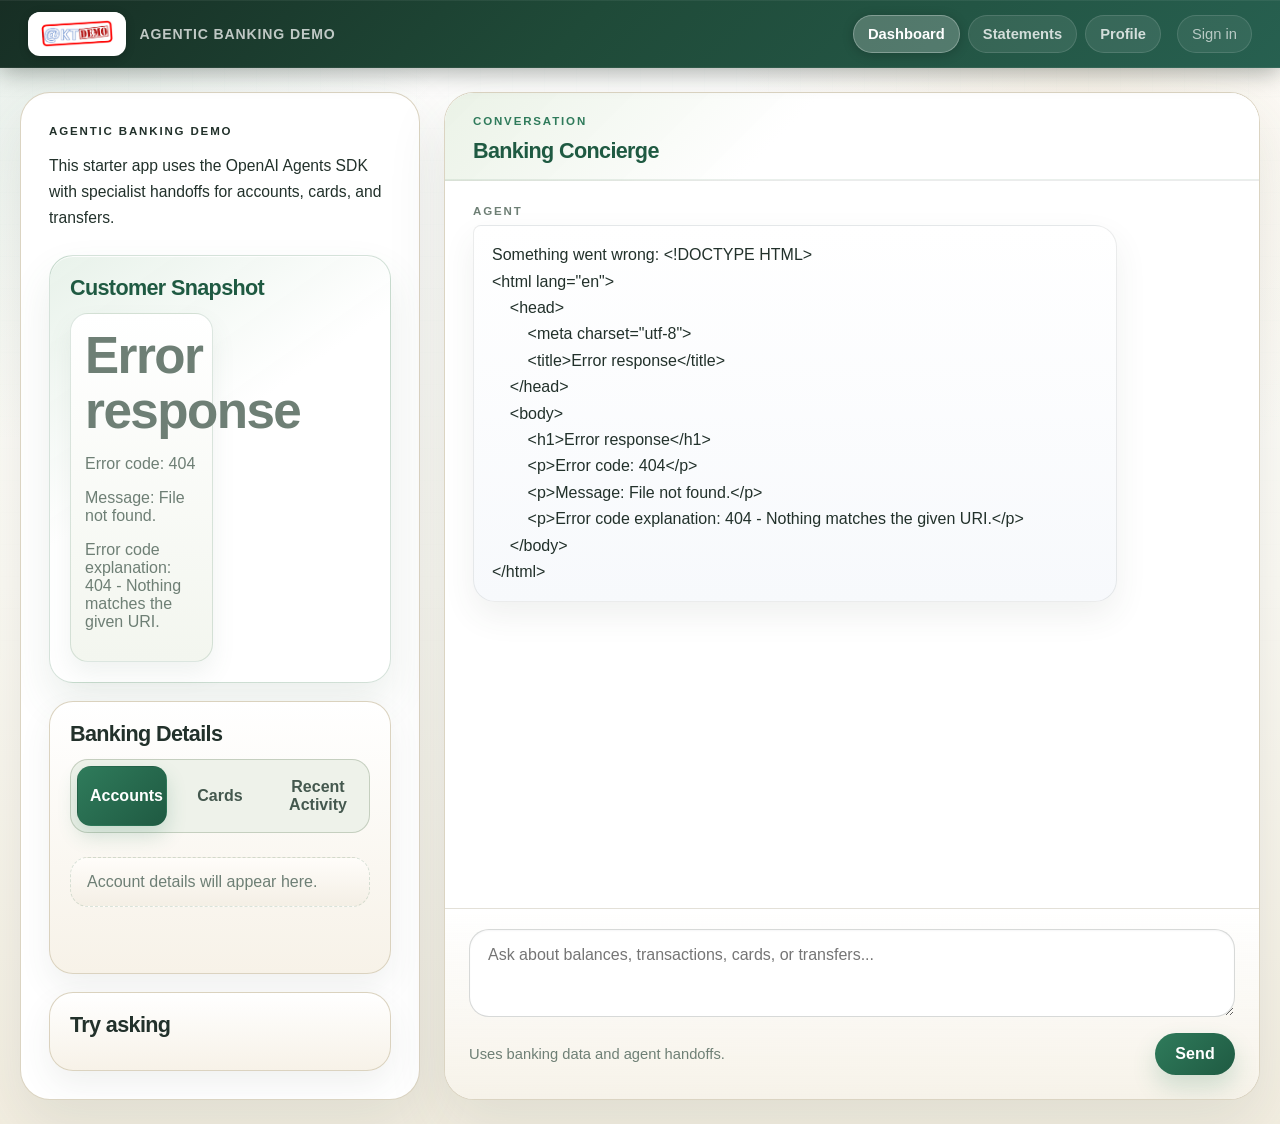
==== commit dfce94f0: "Removed login page and added links on home page" ====
--- a/static/index.html
+++ b/static/index.html
@@ -20,7 +20,7 @@
         <a class="page-link" href="/profile">Profile</a>
         <a class="page-link" id="nav-analytics" href="/analytics" hidden>Analytics</a>
       </nav>
-      <a class="logout-link" href="/auth/logout">Sign out</a>
+      <a id="auth-action" class="logout-link" href="/auth/login">Sign in</a>
     </header>
 
     <div class="page-shell">
